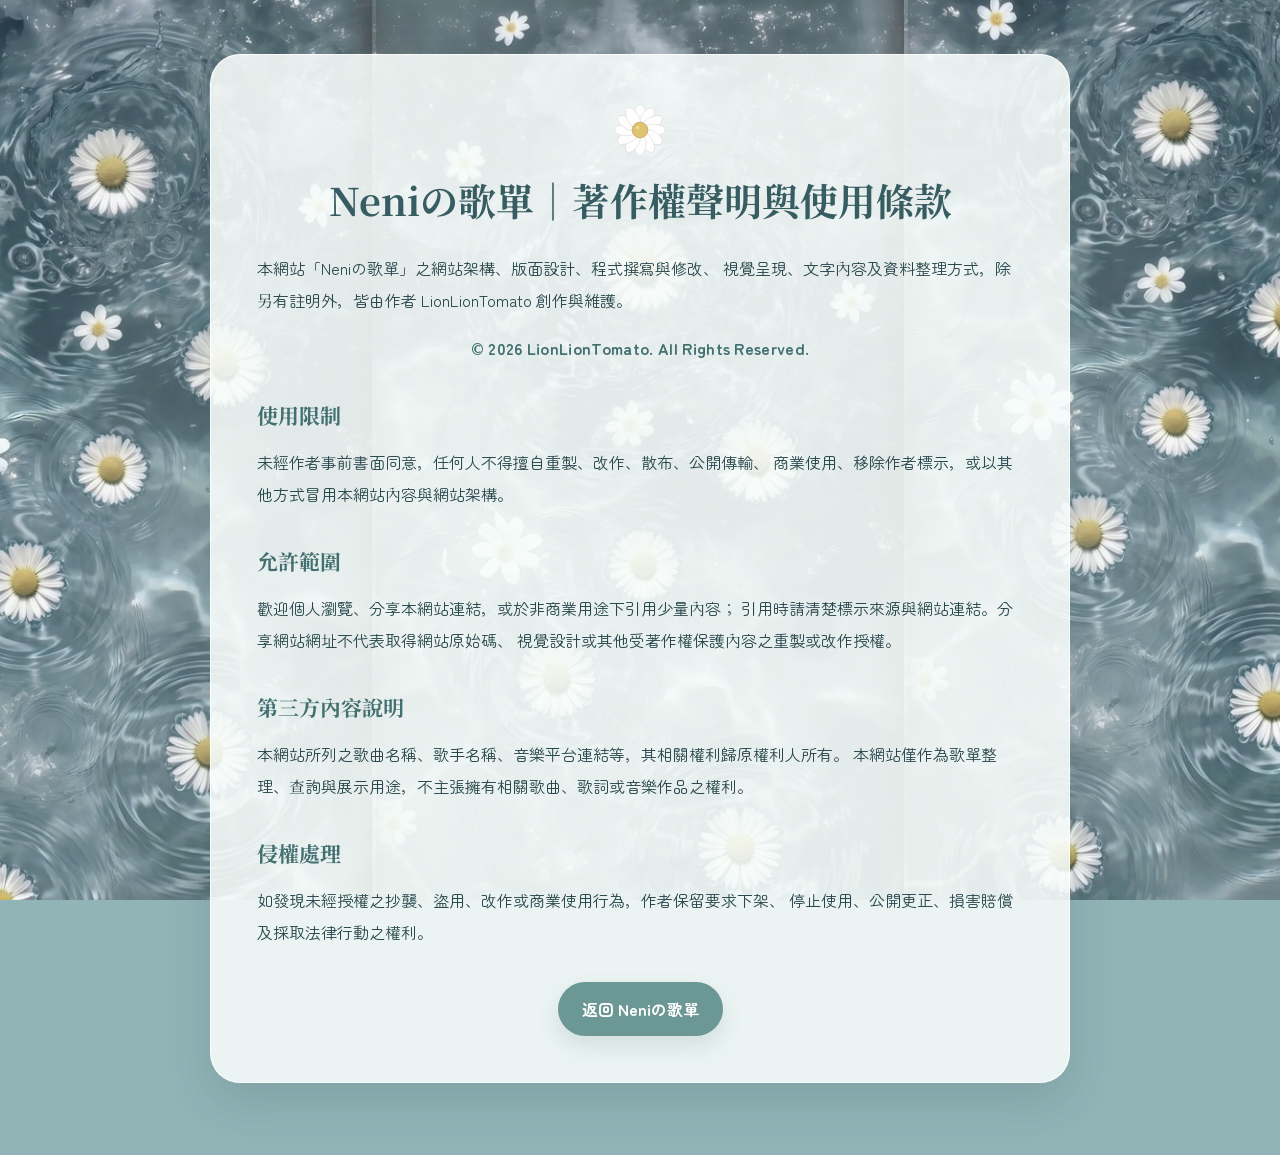
==== copyright.html @ c5c30a7e "Add files via upload" ====
<!doctype html>
<html lang="zh-Hant">
<head>
  <meta charset="UTF-8">
  <meta name="viewport" content="width=device-width, initial-scale=1.0">
  <meta http-equiv="Cache-Control" content="no-cache, no-store, must-revalidate">
  <meta http-equiv="Pragma" content="no-cache">
  <meta http-equiv="Expires" content="0">
  <meta name="theme-color" content="#dceae6">
  <meta name="description" content="Neniの歌單著作權聲明與使用條款。">
  <title>著作權聲明與使用條款｜Neniの歌單</title>
  <link rel="icon" type="image/svg+xml" href="./assets/daisy-icon.svg?v=20261105-neni-v4">
  <link rel="icon" type="image/png" sizes="192x192" href="./assets/favicon-192.png?v=20261105-neni-v4">
  <link rel="apple-touch-icon" href="./assets/apple-touch-icon.png?v=20261105-neni-v4">
  <link rel="preconnect" href="https://fonts.googleapis.com">
  <link rel="preconnect" href="https://fonts.gstatic.com" crossorigin>
  <link href="https://fonts.googleapis.com/css2?family=Noto+Serif+TC:wght@500;700&family=Zen+Maru+Gothic:wght@400;500;700&display=swap" rel="stylesheet">
  <link rel="stylesheet" href="./style.css?v=20261105-neni-v4">
  <style>
    .legal-wrap{max-width:900px;margin:0 auto;padding:54px 20px 72px}
    .legal-card{padding:clamp(24px,5vw,46px);border-radius:30px;background:rgba(248,253,251,.88);border:1px solid rgba(255,255,255,.82);box-shadow:0 18px 45px rgba(36,68,75,.16);line-height:2;color:#29484d}
    .legal-mark{display:block;width:58px;height:58px;margin:0 auto 12px}
    .legal-card h1{margin:0 0 24px;text-align:center;font-family:'Noto Serif TC',serif;font-size:clamp(27px,4vw,38px);color:#375c61;line-height:1.5}
    .legal-card h2{margin:30px 0 8px;font-family:'Noto Serif TC',serif;font-size:21px;color:#426f70}
    .legal-card p{margin:10px 0 16px}
    .legal-copyright{text-align:center;font-weight:700;color:#426f70;letter-spacing:.02em}
    .legal-back{display:flex;justify-content:center;margin-top:34px}
    .legal-back a{display:inline-block;padding:11px 24px;border-radius:999px;background:#6b9795;color:#fff;text-decoration:none;font-weight:700;box-shadow:0 10px 22px rgba(64,89,105,.14)}
    .legal-back a:hover{background:#557f7e}
    @media(max-width:600px){.legal-wrap{padding:26px 14px 48px}.legal-card{border-radius:24px}}
  </style>
</head>
<body>
  <main class="legal-wrap">
    <article class="legal-card">
      <img class="legal-mark" src="./assets/daisy-icon.svg?v=20261105-neni-v4" alt="白色雛菊">
      <h1>Neniの歌單｜著作權聲明與使用條款</h1>

      <p>
        本網站「Neniの歌單」之網站架構、版面設計、程式撰寫與修改、
        視覺呈現、文字內容及資料整理方式，除另有註明外，皆由作者
        LionLionTomato 創作與維護。
      </p>

      <p class="legal-copyright">© 2026 LionLionTomato. All Rights Reserved.</p>

      <h2>使用限制</h2>
      <p>
        未經作者事前書面同意，任何人不得擅自重製、改作、散布、公開傳輸、
        商業使用、移除作者標示，或以其他方式冒用本網站內容與網站架構。
      </p>

      <h2>允許範圍</h2>
      <p>
        歡迎個人瀏覽、分享本網站連結，或於非商業用途下引用少量內容；
        引用時請清楚標示來源與網站連結。分享網站網址不代表取得網站原始碼、
        視覺設計或其他受著作權保護內容之重製或改作授權。
      </p>

      <h2>第三方內容說明</h2>
      <p>
        本網站所列之歌曲名稱、歌手名稱、音樂平台連結等，其相關權利歸原權利人所有。
        本網站僅作為歌單整理、查詢與展示用途，不主張擁有相關歌曲、歌詞或音樂作品之權利。
      </p>

      <h2>侵權處理</h2>
      <p>
        如發現未經授權之抄襲、盜用、改作或商業使用行為，作者保留要求下架、
        停止使用、公開更正、損害賠償及採取法律行動之權利。
      </p>

      <div class="legal-back">
        <a href="./index.html">返回 Neniの歌單</a>
      </div>
    </article>
  </main>
</body>
</html>
---- style.css ----
:root{
  --blue-900:#375c61; --blue-800:#557b7f; --blue-700:#6b9795; --blue-600:#8faaa6;
  --blue-300:#cbded9; --blue-200:#dceae6; --blue-100:#edf6f2;
  --cream:#f3f7f2; --ink:#29484d; --muted:#66858a; --white:rgba(255,255,255,.78);
  --shadow:0 18px 45px rgba(64,89,105,.18); --radius:26px;
}
*{box-sizing:border-box}
html{scroll-behavior:smooth}
/* 最新標題尚未從 Google 試算表確認前先隱藏，避免預設舊標題閃現。 */
.settings-pending #siteTitle,
.settings-pending #siteSubtitle{visibility:hidden}
body{
  margin:0;min-height:100vh;color:var(--ink);
  font-family:'Zen Maru Gothic','Noto Serif TC',system-ui,sans-serif;
  overflow-x:hidden;background-color:#bfd5d5;
  background-image:linear-gradient(rgba(245,251,250,.06),rgba(233,244,242,.16)),url('./assets/neni-background-desktop.jpg?v=20261105-neni-v3');
  background-size:cover;background-position:center top;background-repeat:no-repeat;background-attachment:fixed;
}
.float-layer{position:fixed;inset:0;pointer-events:none;overflow:hidden;z-index:0}
.float{
  position:absolute;bottom:-8vh;left:var(--left);font-size:clamp(18px,2.5vw,32px);
  opacity:.22;color:rgba(64,89,105,.36);filter:drop-shadow(0 8px 12px rgba(64,89,105,.14));
  animation:rise var(--dur) linear infinite;animation-delay:var(--delay);
}
@keyframes rise{
  0%{transform:translateY(0) rotate(0deg);opacity:0}
  18%{opacity:.25}72%{opacity:.19}100%{transform:translateY(-112vh) rotate(180deg);opacity:0}
}
.wrap{position:relative;z-index:1;max-width:1180px;margin:0 auto;padding:42px 20px 70px}
.hero{
  padding:34px;border-radius:36px;
  background:linear-gradient(135deg,rgba(255,255,255,.68),rgba(234,243,242,.56));
  box-shadow:0 18px 45px rgba(36,68,75,.14);border:1px solid rgba(255,255,255,.70);
  -webkit-backdrop-filter:blur(18px);backdrop-filter:blur(18px);
  text-align:center;display:flex;flex-direction:column;align-items:center;
}
.eyebrow{
  display:inline-flex;align-items:center;justify-content:center;
  padding:0;border-radius:0;background:transparent;margin:0 auto;text-align:center;
}
.eyebrow img{display:block;width:36px;height:36px;object-fit:contain;filter:drop-shadow(0 4px 8px rgba(64,89,105,.12))}
.hero h1{
  font-family:'Noto Serif TC',serif;font-size:clamp(36px,6vw,68px);line-height:1.1;
  margin:20px 0 12px;color:var(--blue-900);letter-spacing:.06em;text-align:center;width:100%;
}
.hero p{margin:0;color:var(--muted);font-size:17px;line-height:1.9;text-align:center;width:100%}
.controls{display:grid;grid-template-columns:1fr auto;gap:16px;margin:26px 0 18px;width:100%}
.search{
  width:100%;border:0;outline:0;border-radius:999px;background:rgba(255,255,255,.88);
  padding:16px 20px;font-size:16px;color:var(--ink);
  box-shadow:inset 0 0 0 1px rgba(111,135,149,.18),0 10px 22px rgba(64,89,105,.08);
  font-family:inherit;
}
.search:focus-visible,.tag:focus-visible,.random:focus-visible,.copy:focus-visible,.close:focus-visible{
  outline:3px solid #79b2a9;outline-offset:3px;
}
.random{
  border:0;border-radius:999px;padding:0 22px;background:linear-gradient(135deg,#6b9795,#9aaeb8);
  color:white;font-family:inherit;font-weight:800;font-size:16px;cursor:pointer;
  box-shadow:0 14px 30px rgba(64,89,105,.23);transition:.22s;
}
.random:hover:not(:disabled){transform:translateY(-2px)}
.random:disabled{opacity:.55;cursor:not-allowed}
.tags{display:flex;flex-wrap:wrap;gap:10px;margin:20px 0 26px;width:100%}
.tags:empty{margin:0}
.tag{
  --tag:#8fa3ad;--tagLight:#eef3f5;
  border:1px solid rgba(82,109,126,.14);background:linear-gradient(135deg,rgba(255,255,255,.84),var(--tagLight));
  color:#526b78;padding:10px 16px;border-radius:999px;font-family:inherit;font-weight:800;cursor:pointer;
  box-shadow:0 9px 18px rgba(64,89,105,.08);transition:.22s;
}
.tag:hover{transform:translateY(-2px);box-shadow:0 13px 26px rgba(64,89,105,.14)}
.tag.active{
  background:linear-gradient(135deg,var(--tag),#4b7977);color:white;border-color:transparent;
  box-shadow:0 15px 28px rgba(64,89,105,.25);transform:translateY(-2px);
}
.meta{
  display:flex;align-items:center;justify-content:center;gap:12px;
  margin:6px 2px 18px;width:100%;color:#6b7c86;font-weight:700;text-align:center;
}
#count{display:block;width:100%;text-align:center}
.grid{display:grid;grid-template-columns:repeat(auto-fill,minmax(230px,1fr));gap:18px}
.card{
  position:relative;min-height:150px;padding:22px 18px 56px;border-radius:var(--radius);
  background:linear-gradient(145deg,rgba(255,255,255,.60),rgba(233,242,241,.46));
  border:1px solid rgba(255,255,255,.72);box-shadow:0 15px 28px rgba(44,73,79,.09);
  overflow:hidden;transition:.22s;isolation:isolate;
  -webkit-backdrop-filter:blur(7px);backdrop-filter:blur(7px);
}
.card:hover{transform:translateY(-4px)}
.decor-fish{
  position:absolute;right:15px;top:12px;width:56px;height:56px;padding:6px;object-fit:contain;
  border-radius:18px;background:rgba(111,135,149,.10);border:1px solid rgba(111,135,149,.10);
  box-shadow:0 10px 22px rgba(64,89,105,.08);opacity:.63;transform:rotate(-10deg);
  pointer-events:none;z-index:0;
}
.song,.artist,.cat{position:relative;z-index:1}
.song{
  font-family:'Noto Serif TC',serif;font-size:24px;font-weight:700;color:var(--blue-900);
  margin:0 0 9px;padding-right:70px;overflow-wrap:anywhere;
}
.artist{font-size:15px;color:var(--muted);font-weight:700;margin-bottom:12px;overflow-wrap:anywhere}
.cat{
  display:inline-flex;max-width:100%;padding:6px 11px;border-radius:999px;
  background:rgba(111,135,149,.13);color:#5e7480;font-size:13px;font-weight:700;line-height:1.5;
}
.copy{
  position:absolute;right:14px;bottom:14px;z-index:2;border:0;border-radius:999px;
  padding:8px 13px;background:#d9eae5;color:#526b78;font-family:inherit;font-weight:800;cursor:pointer;transition:.2s;
}
.copy:hover{background:#c3dad4}.copy.done{background:#7f9aaa;color:#fff}
.empty{
  display:none;text-align:center;padding:44px;border-radius:26px;
  background:rgba(255,255,255,.77);color:#66858a;font-weight:700;
}
.modal{
  position:fixed;inset:0;z-index:8;display:none;place-items:center;
  background:rgba(42,57,66,.28);-webkit-backdrop-filter:blur(6px);backdrop-filter:blur(6px);padding:18px;
}
.modal.show{display:grid}
.modal-card{
  max-width:430px;width:100%;background:linear-gradient(135deg,rgba(255,255,255,.95),rgba(233,245,241,.92));
  border-radius:30px;padding:30px;box-shadow:0 30px 70px rgba(42,57,66,.28);text-align:center;
}
.modal-fish{margin:0 auto 6px;display:block;opacity:.84}
.modal h2{font-family:'Noto Serif TC',serif;margin:0 0 12px;color:#375c61}
.modal .big{
  font-size:30px;font-family:'Noto Serif TC',serif;font-weight:700;
  margin:12px 0;color:#375c61;overflow-wrap:anywhere;
}
.close{
  margin-top:0;border:0;border-radius:999px;background:#6b9795;color:white;
  padding:11px 20px;font-family:inherit;font-weight:800;cursor:pointer;
}
.modal-actions{display:flex;flex-direction:column;gap:10px;margin-top:16px}
.modal-copy{position:static;right:auto;bottom:auto;display:inline-flex;align-items:center;justify-content:center;padding:11px 18px;background:rgba(214,233,227,.95);color:#46666b;box-shadow:0 10px 22px rgba(64,89,105,.12)}
.modal-copy:hover{background:#cde5df}
.site-footer{
  position:relative;z-index:2;max-width:980px;margin:40px auto 24px;padding:22px 18px;
  text-align:center;font-family:'Zen Maru Gothic','Noto Serif TC',serif;
  color:rgba(48,70,84,.86);font-size:14px;line-height:1.8;
}
.site-footer p{margin:4px 0}
.site-footer a{color:rgba(48,70,84,.95);text-decoration:none;border-bottom:1px solid rgba(48,70,84,.35)}
.site-footer a:hover{opacity:.75}
.sr-only{position:absolute;width:1px;height:1px;overflow:hidden;clip:rect(0,0,0,0);white-space:nowrap}
@media(max-width:768px){
  body{
    background-image:linear-gradient(rgba(245,251,250,.07),rgba(234,244,242,.18)),url('./assets/neni-background-mobile.jpg?v=20261105-neni-v3');
    background-size:cover;background-position:center top;background-attachment:scroll;background-repeat:no-repeat;
  }
  .float{font-size:clamp(16px,5vw,26px);opacity:.20}
}
@media(max-width:680px){
  .wrap{padding:24px 14px 50px}
  .hero{padding:24px 18px;border-radius:28px}
  .controls{grid-template-columns:1fr}
  .random{height:50px}
  .grid{grid-template-columns:1fr}
  .tag{padding:10px 13px}
  .decor-fish{right:14px;top:12px;width:52px;height:52px}
  .song{padding-right:64px}
}
@media(max-width:480px){.float{opacity:.15}.hero h1{letter-spacing:.025em}}
@media(prefers-reduced-motion:reduce){*,*::before,*::after{animation:none!important;scroll-behavior:auto!important;transition:none!important}}

/* Neni-specific colors only; preserve reference layout measurements. */
body{background-color:#91b4b7;background-image:linear-gradient(rgba(241,249,247,.08),rgba(239,248,246,.14)),url('./assets/neni-background-desktop.jpg?v=20261105-neni-v3')}
.hero{background:linear-gradient(135deg,rgba(249,253,250,.66),rgba(219,237,231,.52))}
.card{background:linear-gradient(145deg,rgba(255,255,255,.58),rgba(228,242,236,.42))}
.decor-fish{background:rgba(228,244,238,.36);border-color:rgba(204,225,217,.52);opacity:.93}
.tag{color:#496e72}.site-footer{color:#294d52}.site-footer a{color:#2b5f65}
.legal-wrap{position:relative;z-index:1;max-width:840px;margin:55px auto;padding:0 20px}
.legal-card{padding:34px;border-radius:28px;background:rgba(250,254,251,.88);box-shadow:var(--shadow);line-height:1.9}
.legal-card h1,.legal-card h2{color:#375c61}.legal-card a{color:#375c61}
@media(max-width:768px){body{background-image:linear-gradient(rgba(239,249,245,.05),rgba(243,249,247,.16)),url('./assets/neni-background-mobile.jpg?v=20261105-neni-v3');background-size:cover;background-position:center top;background-repeat:no-repeat;background-attachment:scroll}}
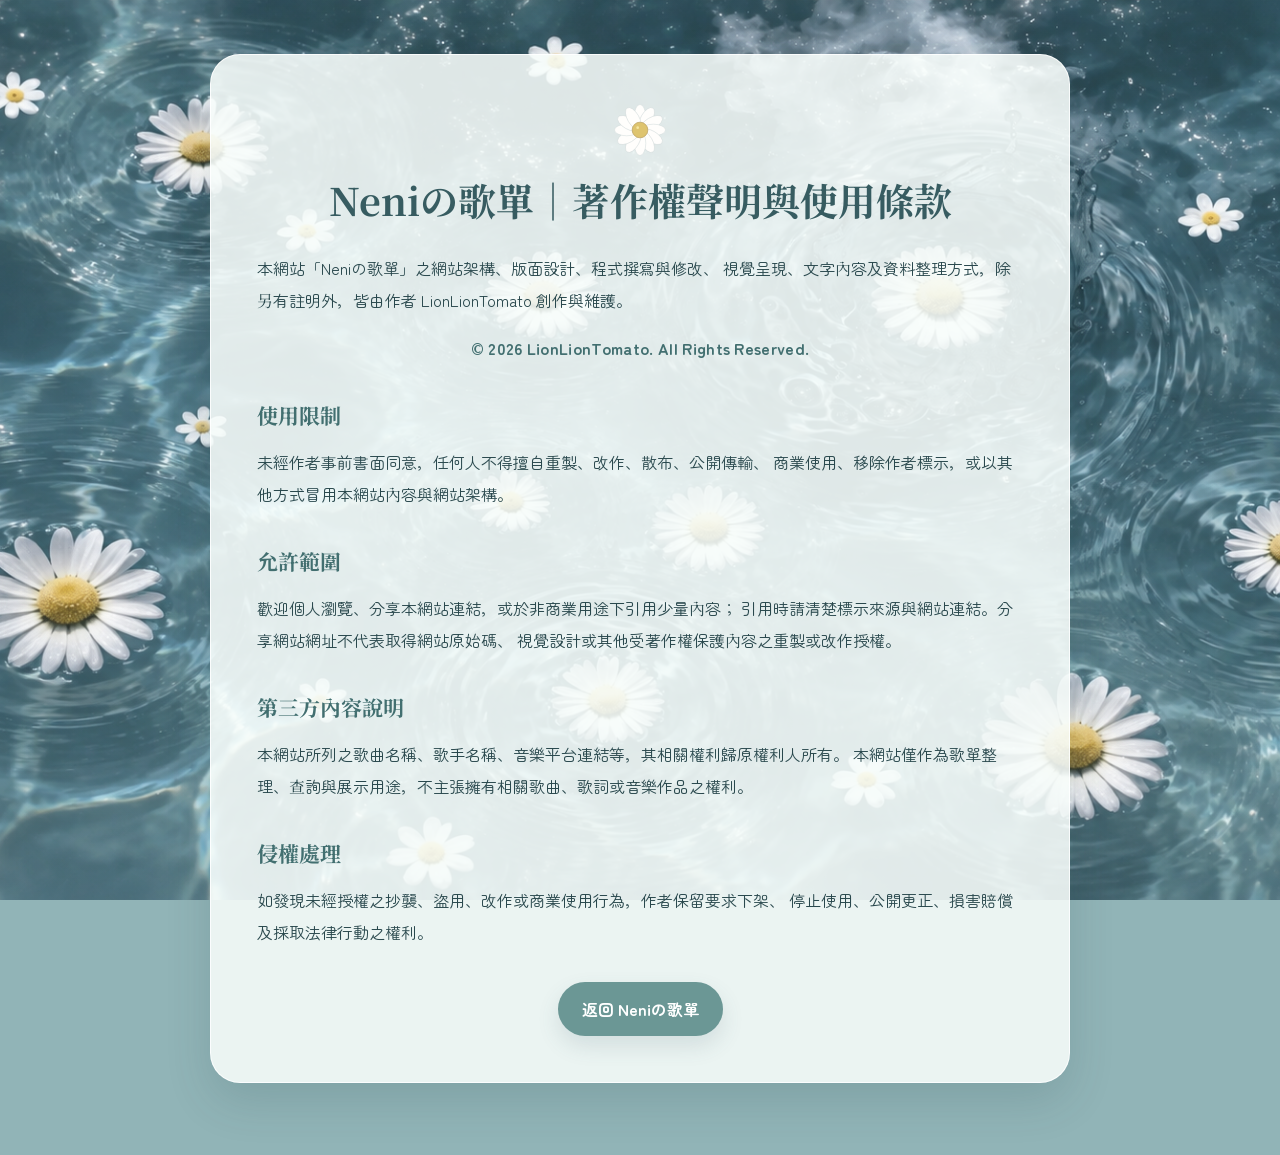
==== commit 1660a6e8: "Add files via upload" ====
--- a/copyright.html
+++ b/copyright.html
@@ -9,13 +9,13 @@
   <meta name="theme-color" content="#dceae6">
   <meta name="description" content="Neniの歌單著作權聲明與使用條款。">
   <title>著作權聲明與使用條款｜Neniの歌單</title>
-  <link rel="icon" type="image/svg+xml" href="./assets/daisy-icon.svg?v=20261105-neni-v4">
-  <link rel="icon" type="image/png" sizes="192x192" href="./assets/favicon-192.png?v=20261105-neni-v4">
-  <link rel="apple-touch-icon" href="./assets/apple-touch-icon.png?v=20261105-neni-v4">
+  <link rel="icon" type="image/svg+xml" href="./assets/daisy-icon.svg?v=20261105-neni-v6">
+  <link rel="icon" type="image/png" sizes="192x192" href="./assets/favicon-192.png?v=20261105-neni-v6">
+  <link rel="apple-touch-icon" href="./assets/apple-touch-icon.png?v=20261105-neni-v6">
   <link rel="preconnect" href="https://fonts.googleapis.com">
   <link rel="preconnect" href="https://fonts.gstatic.com" crossorigin>
   <link href="https://fonts.googleapis.com/css2?family=Noto+Serif+TC:wght@500;700&family=Zen+Maru+Gothic:wght@400;500;700&display=swap" rel="stylesheet">
-  <link rel="stylesheet" href="./style.css?v=20261105-neni-v4">
+  <link rel="stylesheet" href="./style.css?v=20261105-neni-v6">
   <style>
     .legal-wrap{max-width:900px;margin:0 auto;padding:54px 20px 72px}
     .legal-card{padding:clamp(24px,5vw,46px);border-radius:30px;background:rgba(248,253,251,.88);border:1px solid rgba(255,255,255,.82);box-shadow:0 18px 45px rgba(36,68,75,.16);line-height:2;color:#29484d}
@@ -33,7 +33,7 @@
 <body>
   <main class="legal-wrap">
     <article class="legal-card">
-      <img class="legal-mark" src="./assets/daisy-icon.svg?v=20261105-neni-v4" alt="白色雛菊">
+      <img class="legal-mark" src="./assets/daisy-icon.svg?v=20261105-neni-v6" alt="白色雛菊">
       <h1>Neniの歌單｜著作權聲明與使用條款</h1>
 
       <p>
--- a/style.css
+++ b/style.css
@@ -13,7 +13,7 @@
   margin:0;min-height:100vh;color:var(--ink);
   font-family:'Zen Maru Gothic','Noto Serif TC',system-ui,sans-serif;
   overflow-x:hidden;background-color:#bfd5d5;
-  background-image:linear-gradient(rgba(245,251,250,.06),rgba(233,244,242,.16)),url('./assets/neni-background-desktop.jpg?v=20261105-neni-v3');
+  background-image:linear-gradient(rgba(245,251,250,.06),rgba(233,244,242,.16)),url('./assets/neni-background-desktop.jpg?v=20261105-neni-v6');
   background-size:cover;background-position:center top;background-repeat:no-repeat;background-attachment:fixed;
 }
 .float-layer{position:fixed;inset:0;pointer-events:none;overflow:hidden;z-index:0}
@@ -146,7 +146,7 @@
 .sr-only{position:absolute;width:1px;height:1px;overflow:hidden;clip:rect(0,0,0,0);white-space:nowrap}
 @media(max-width:768px){
   body{
-    background-image:linear-gradient(rgba(245,251,250,.07),rgba(234,244,242,.18)),url('./assets/neni-background-mobile.jpg?v=20261105-neni-v3');
+    background-image:linear-gradient(rgba(245,251,250,.07),rgba(234,244,242,.18)),url('./assets/neni-background-mobile.jpg?v=20261105-neni-v6');
     background-size:cover;background-position:center top;background-attachment:scroll;background-repeat:no-repeat;
   }
   .float{font-size:clamp(16px,5vw,26px);opacity:.20}
@@ -165,7 +165,7 @@
 @media(prefers-reduced-motion:reduce){*,*::before,*::after{animation:none!important;scroll-behavior:auto!important;transition:none!important}}
 
 /* Neni-specific colors only; preserve reference layout measurements. */
-body{background-color:#91b4b7;background-image:linear-gradient(rgba(241,249,247,.08),rgba(239,248,246,.14)),url('./assets/neni-background-desktop.jpg?v=20261105-neni-v3')}
+body{background-color:#91b4b7;background-image:linear-gradient(rgba(241,249,247,.08),rgba(239,248,246,.14)),url('./assets/neni-background-desktop.jpg?v=20261105-neni-v6')}
 .hero{background:linear-gradient(135deg,rgba(249,253,250,.66),rgba(219,237,231,.52))}
 .card{background:linear-gradient(145deg,rgba(255,255,255,.58),rgba(228,242,236,.42))}
 .decor-fish{background:rgba(228,244,238,.36);border-color:rgba(204,225,217,.52);opacity:.93}
@@ -173,4 +173,4 @@
 .legal-wrap{position:relative;z-index:1;max-width:840px;margin:55px auto;padding:0 20px}
 .legal-card{padding:34px;border-radius:28px;background:rgba(250,254,251,.88);box-shadow:var(--shadow);line-height:1.9}
 .legal-card h1,.legal-card h2{color:#375c61}.legal-card a{color:#375c61}
-@media(max-width:768px){body{background-image:linear-gradient(rgba(239,249,245,.05),rgba(243,249,247,.16)),url('./assets/neni-background-mobile.jpg?v=20261105-neni-v3');background-size:cover;background-position:center top;background-repeat:no-repeat;background-attachment:scroll}}
+@media(max-width:768px){body{background-image:linear-gradient(rgba(239,249,245,.05),rgba(243,249,247,.16)),url('./assets/neni-background-mobile.jpg?v=20261105-neni-v6');background-size:cover;background-position:center top;background-repeat:no-repeat;background-attachment:scroll}}
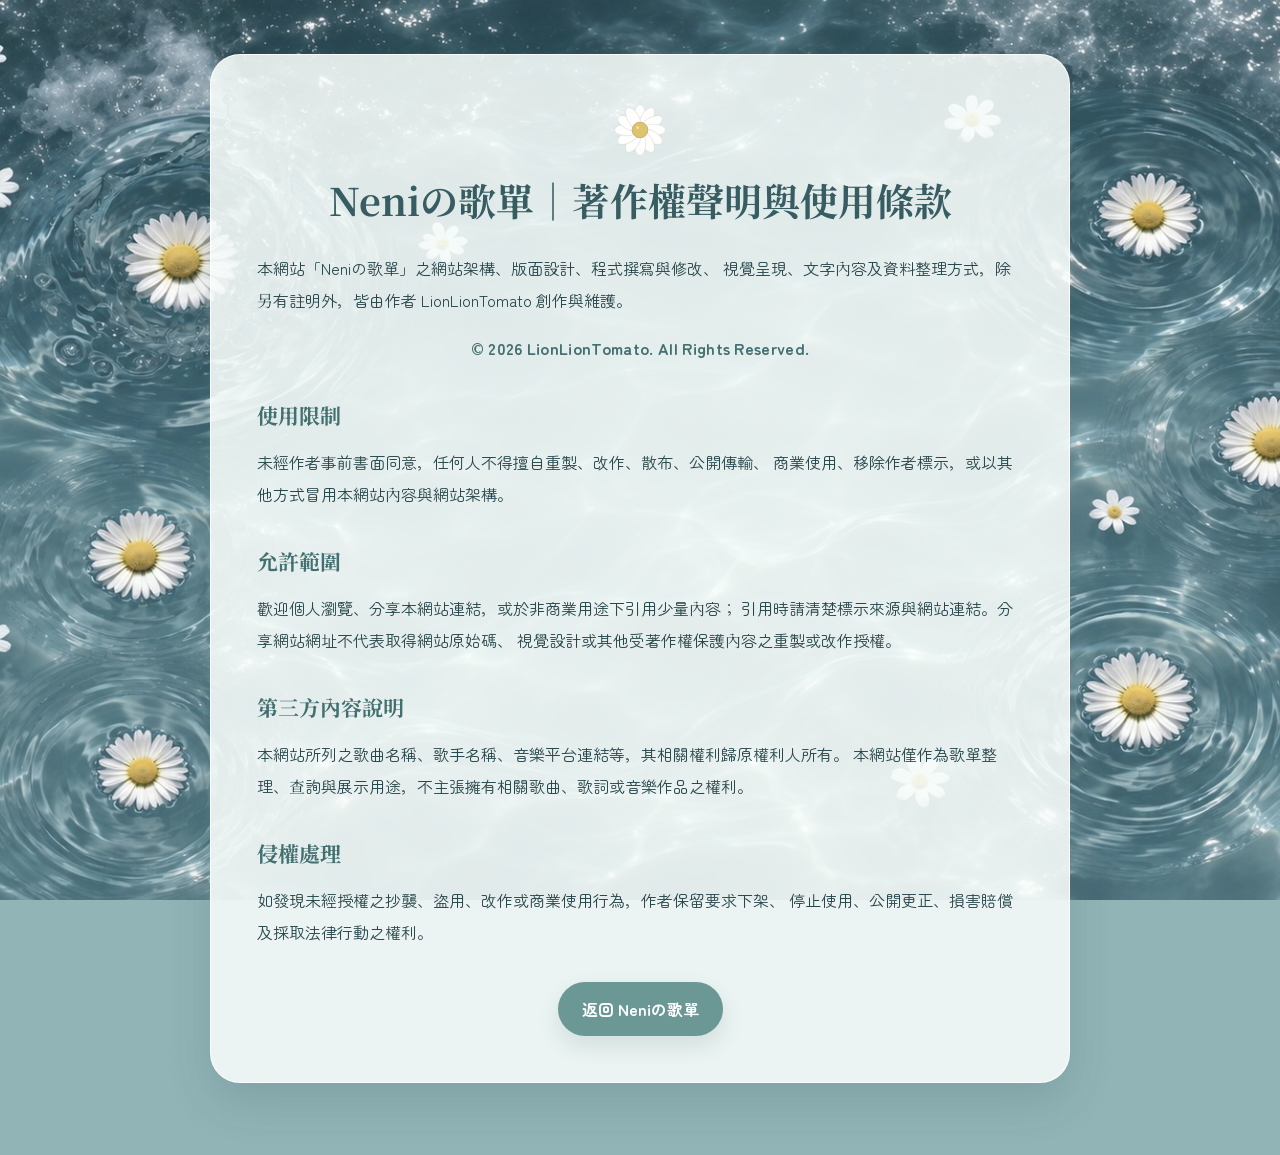
==== commit 42888dc1: "Add files via upload" ====
--- a/copyright.html
+++ b/copyright.html
@@ -9,13 +9,13 @@
   <meta name="theme-color" content="#dceae6">
   <meta name="description" content="Neniの歌單著作權聲明與使用條款。">
   <title>著作權聲明與使用條款｜Neniの歌單</title>
-  <link rel="icon" type="image/svg+xml" href="./assets/daisy-icon.svg?v=20261105-neni-v6">
-  <link rel="icon" type="image/png" sizes="192x192" href="./assets/favicon-192.png?v=20261105-neni-v6">
-  <link rel="apple-touch-icon" href="./assets/apple-touch-icon.png?v=20261105-neni-v6">
+  <link rel="icon" type="image/svg+xml" href="./assets/daisy-icon.svg?v=20261105-neni-v8">
+  <link rel="icon" type="image/png" sizes="192x192" href="./assets/favicon-192.png?v=20261105-neni-v8">
+  <link rel="apple-touch-icon" href="./assets/apple-touch-icon.png?v=20261105-neni-v8">
   <link rel="preconnect" href="https://fonts.googleapis.com">
   <link rel="preconnect" href="https://fonts.gstatic.com" crossorigin>
   <link href="https://fonts.googleapis.com/css2?family=Noto+Serif+TC:wght@500;700&family=Zen+Maru+Gothic:wght@400;500;700&display=swap" rel="stylesheet">
-  <link rel="stylesheet" href="./style.css?v=20261105-neni-v6">
+  <link rel="stylesheet" href="./style.css?v=20261105-neni-v8">
   <style>
     .legal-wrap{max-width:900px;margin:0 auto;padding:54px 20px 72px}
     .legal-card{padding:clamp(24px,5vw,46px);border-radius:30px;background:rgba(248,253,251,.88);border:1px solid rgba(255,255,255,.82);box-shadow:0 18px 45px rgba(36,68,75,.16);line-height:2;color:#29484d}
@@ -33,7 +33,7 @@
 <body>
   <main class="legal-wrap">
     <article class="legal-card">
-      <img class="legal-mark" src="./assets/daisy-icon.svg?v=20261105-neni-v6" alt="白色雛菊">
+      <img class="legal-mark" src="./assets/daisy-icon.svg?v=20261105-neni-v8" alt="白色雛菊">
       <h1>Neniの歌單｜著作權聲明與使用條款</h1>
 
       <p>
--- a/style.css
+++ b/style.css
@@ -13,7 +13,7 @@
   margin:0;min-height:100vh;color:var(--ink);
   font-family:'Zen Maru Gothic','Noto Serif TC',system-ui,sans-serif;
   overflow-x:hidden;background-color:#bfd5d5;
-  background-image:linear-gradient(rgba(245,251,250,.06),rgba(233,244,242,.16)),url('./assets/neni-background-desktop.jpg?v=20261105-neni-v6');
+  background-image:linear-gradient(rgba(245,251,250,.06),rgba(233,244,242,.16)),url('./assets/neni-background-desktop.jpg?v=20261105-neni-v8');
   background-size:cover;background-position:center top;background-repeat:no-repeat;background-attachment:fixed;
 }
 .float-layer{position:fixed;inset:0;pointer-events:none;overflow:hidden;z-index:0}
@@ -146,7 +146,7 @@
 .sr-only{position:absolute;width:1px;height:1px;overflow:hidden;clip:rect(0,0,0,0);white-space:nowrap}
 @media(max-width:768px){
   body{
-    background-image:linear-gradient(rgba(245,251,250,.07),rgba(234,244,242,.18)),url('./assets/neni-background-mobile.jpg?v=20261105-neni-v6');
+    background-image:linear-gradient(rgba(245,251,250,.07),rgba(234,244,242,.18)),url('./assets/neni-background-mobile.jpg?v=20261105-neni-v8');
     background-size:cover;background-position:center top;background-attachment:scroll;background-repeat:no-repeat;
   }
   .float{font-size:clamp(16px,5vw,26px);opacity:.20}
@@ -165,7 +165,7 @@
 @media(prefers-reduced-motion:reduce){*,*::before,*::after{animation:none!important;scroll-behavior:auto!important;transition:none!important}}
 
 /* Neni-specific colors only; preserve reference layout measurements. */
-body{background-color:#91b4b7;background-image:linear-gradient(rgba(241,249,247,.08),rgba(239,248,246,.14)),url('./assets/neni-background-desktop.jpg?v=20261105-neni-v6')}
+body{background-color:#91b4b7;background-image:linear-gradient(rgba(241,249,247,.08),rgba(239,248,246,.14)),url('./assets/neni-background-desktop.jpg?v=20261105-neni-v8')}
 .hero{background:linear-gradient(135deg,rgba(249,253,250,.66),rgba(219,237,231,.52))}
 .card{background:linear-gradient(145deg,rgba(255,255,255,.58),rgba(228,242,236,.42))}
 .decor-fish{background:rgba(228,244,238,.36);border-color:rgba(204,225,217,.52);opacity:.93}
@@ -173,4 +173,4 @@
 .legal-wrap{position:relative;z-index:1;max-width:840px;margin:55px auto;padding:0 20px}
 .legal-card{padding:34px;border-radius:28px;background:rgba(250,254,251,.88);box-shadow:var(--shadow);line-height:1.9}
 .legal-card h1,.legal-card h2{color:#375c61}.legal-card a{color:#375c61}
-@media(max-width:768px){body{background-image:linear-gradient(rgba(239,249,245,.05),rgba(243,249,247,.16)),url('./assets/neni-background-mobile.jpg?v=20261105-neni-v6');background-size:cover;background-position:center top;background-repeat:no-repeat;background-attachment:scroll}}
+@media(max-width:768px){body{background-image:linear-gradient(rgba(239,249,245,.05),rgba(243,249,247,.16)),url('./assets/neni-background-mobile.jpg?v=20261105-neni-v8');background-size:cover;background-position:center top;background-repeat:no-repeat;background-attachment:scroll}}
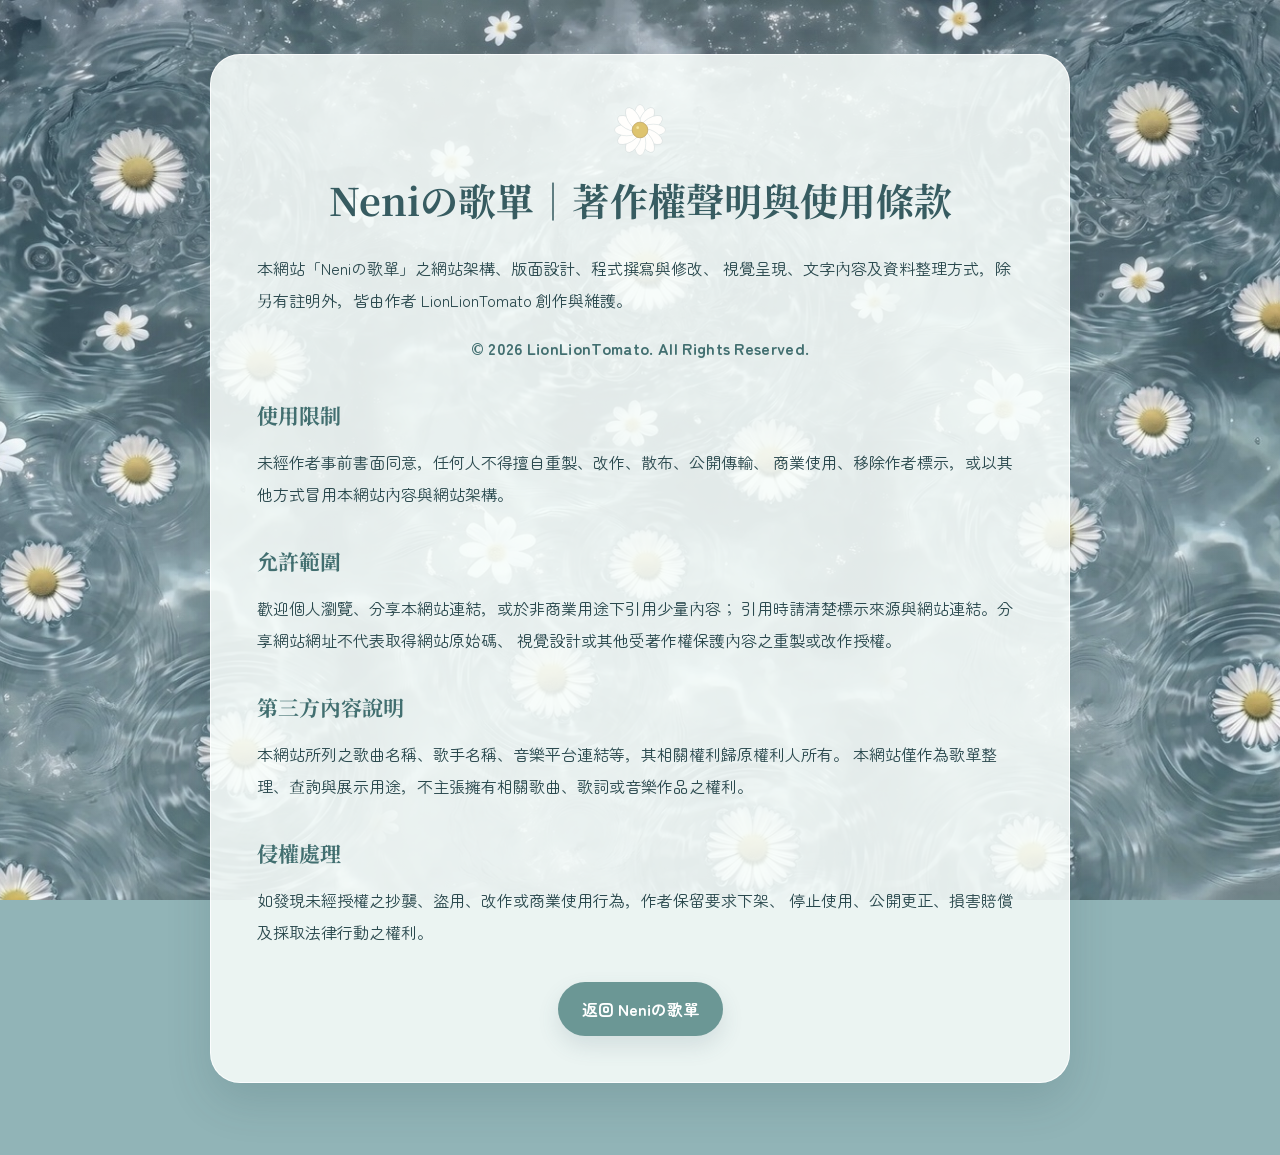
==== commit 08f60141: "Add files via upload" ====
--- a/copyright.html
+++ b/copyright.html
@@ -9,13 +9,13 @@
   <meta name="theme-color" content="#dceae6">
   <meta name="description" content="Neniの歌單著作權聲明與使用條款。">
   <title>著作權聲明與使用條款｜Neniの歌單</title>
-  <link rel="icon" type="image/svg+xml" href="./assets/daisy-icon.svg?v=20261105-neni-v8">
-  <link rel="icon" type="image/png" sizes="192x192" href="./assets/favicon-192.png?v=20261105-neni-v8">
-  <link rel="apple-touch-icon" href="./assets/apple-touch-icon.png?v=20261105-neni-v8">
+  <link rel="icon" type="image/svg+xml" href="./assets/daisy-icon.svg?v=20261105-neni-v4">
+  <link rel="icon" type="image/png" sizes="192x192" href="./assets/favicon-192.png?v=20261105-neni-v4">
+  <link rel="apple-touch-icon" href="./assets/apple-touch-icon.png?v=20261105-neni-v4">
   <link rel="preconnect" href="https://fonts.googleapis.com">
   <link rel="preconnect" href="https://fonts.gstatic.com" crossorigin>
   <link href="https://fonts.googleapis.com/css2?family=Noto+Serif+TC:wght@500;700&family=Zen+Maru+Gothic:wght@400;500;700&display=swap" rel="stylesheet">
-  <link rel="stylesheet" href="./style.css?v=20261105-neni-v8">
+  <link rel="stylesheet" href="./style.css?v=20261105-neni-v4">
   <style>
     .legal-wrap{max-width:900px;margin:0 auto;padding:54px 20px 72px}
     .legal-card{padding:clamp(24px,5vw,46px);border-radius:30px;background:rgba(248,253,251,.88);border:1px solid rgba(255,255,255,.82);box-shadow:0 18px 45px rgba(36,68,75,.16);line-height:2;color:#29484d}
@@ -33,7 +33,7 @@
 <body>
   <main class="legal-wrap">
     <article class="legal-card">
-      <img class="legal-mark" src="./assets/daisy-icon.svg?v=20261105-neni-v8" alt="白色雛菊">
+      <img class="legal-mark" src="./assets/daisy-icon.svg?v=20261105-neni-v4" alt="白色雛菊">
       <h1>Neniの歌單｜著作權聲明與使用條款</h1>
 
       <p>
--- a/style.css
+++ b/style.css
@@ -13,7 +13,7 @@
   margin:0;min-height:100vh;color:var(--ink);
   font-family:'Zen Maru Gothic','Noto Serif TC',system-ui,sans-serif;
   overflow-x:hidden;background-color:#bfd5d5;
-  background-image:linear-gradient(rgba(245,251,250,.06),rgba(233,244,242,.16)),url('./assets/neni-background-desktop.jpg?v=20261105-neni-v8');
+  background-image:linear-gradient(rgba(245,251,250,.06),rgba(233,244,242,.16)),url('./assets/neni-background-desktop.jpg?v=20261105-neni-v3');
   background-size:cover;background-position:center top;background-repeat:no-repeat;background-attachment:fixed;
 }
 .float-layer{position:fixed;inset:0;pointer-events:none;overflow:hidden;z-index:0}
@@ -146,7 +146,7 @@
 .sr-only{position:absolute;width:1px;height:1px;overflow:hidden;clip:rect(0,0,0,0);white-space:nowrap}
 @media(max-width:768px){
   body{
-    background-image:linear-gradient(rgba(245,251,250,.07),rgba(234,244,242,.18)),url('./assets/neni-background-mobile.jpg?v=20261105-neni-v8');
+    background-image:linear-gradient(rgba(245,251,250,.07),rgba(234,244,242,.18)),url('./assets/neni-background-mobile.jpg?v=20261105-neni-v3');
     background-size:cover;background-position:center top;background-attachment:scroll;background-repeat:no-repeat;
   }
   .float{font-size:clamp(16px,5vw,26px);opacity:.20}
@@ -165,7 +165,7 @@
 @media(prefers-reduced-motion:reduce){*,*::before,*::after{animation:none!important;scroll-behavior:auto!important;transition:none!important}}
 
 /* Neni-specific colors only; preserve reference layout measurements. */
-body{background-color:#91b4b7;background-image:linear-gradient(rgba(241,249,247,.08),rgba(239,248,246,.14)),url('./assets/neni-background-desktop.jpg?v=20261105-neni-v8')}
+body{background-color:#91b4b7;background-image:linear-gradient(rgba(241,249,247,.08),rgba(239,248,246,.14)),url('./assets/neni-background-desktop.jpg?v=20261105-neni-v3')}
 .hero{background:linear-gradient(135deg,rgba(249,253,250,.66),rgba(219,237,231,.52))}
 .card{background:linear-gradient(145deg,rgba(255,255,255,.58),rgba(228,242,236,.42))}
 .decor-fish{background:rgba(228,244,238,.36);border-color:rgba(204,225,217,.52);opacity:.93}
@@ -173,4 +173,4 @@
 .legal-wrap{position:relative;z-index:1;max-width:840px;margin:55px auto;padding:0 20px}
 .legal-card{padding:34px;border-radius:28px;background:rgba(250,254,251,.88);box-shadow:var(--shadow);line-height:1.9}
 .legal-card h1,.legal-card h2{color:#375c61}.legal-card a{color:#375c61}
-@media(max-width:768px){body{background-image:linear-gradient(rgba(239,249,245,.05),rgba(243,249,247,.16)),url('./assets/neni-background-mobile.jpg?v=20261105-neni-v8');background-size:cover;background-position:center top;background-repeat:no-repeat;background-attachment:scroll}}
+@media(max-width:768px){body{background-image:linear-gradient(rgba(239,249,245,.05),rgba(243,249,247,.16)),url('./assets/neni-background-mobile.jpg?v=20261105-neni-v3');background-size:cover;background-position:center top;background-repeat:no-repeat;background-attachment:scroll}}
